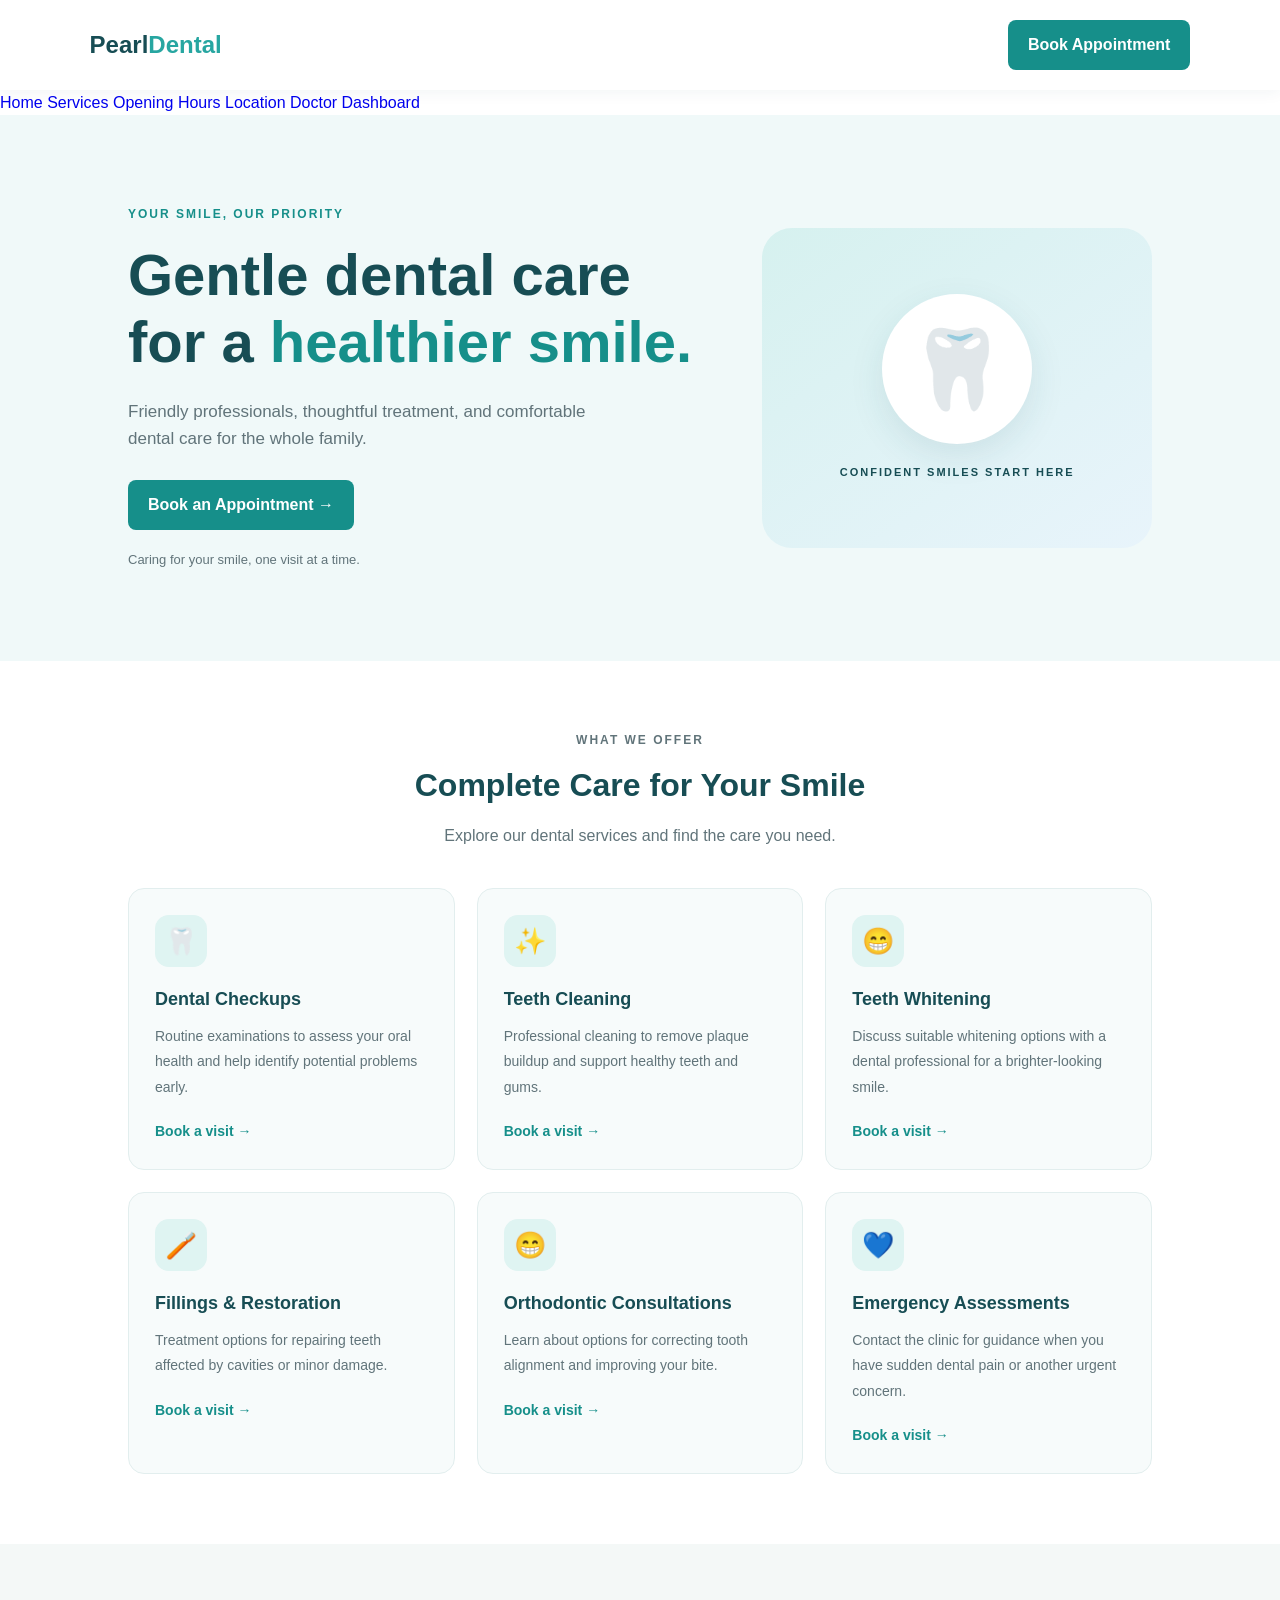
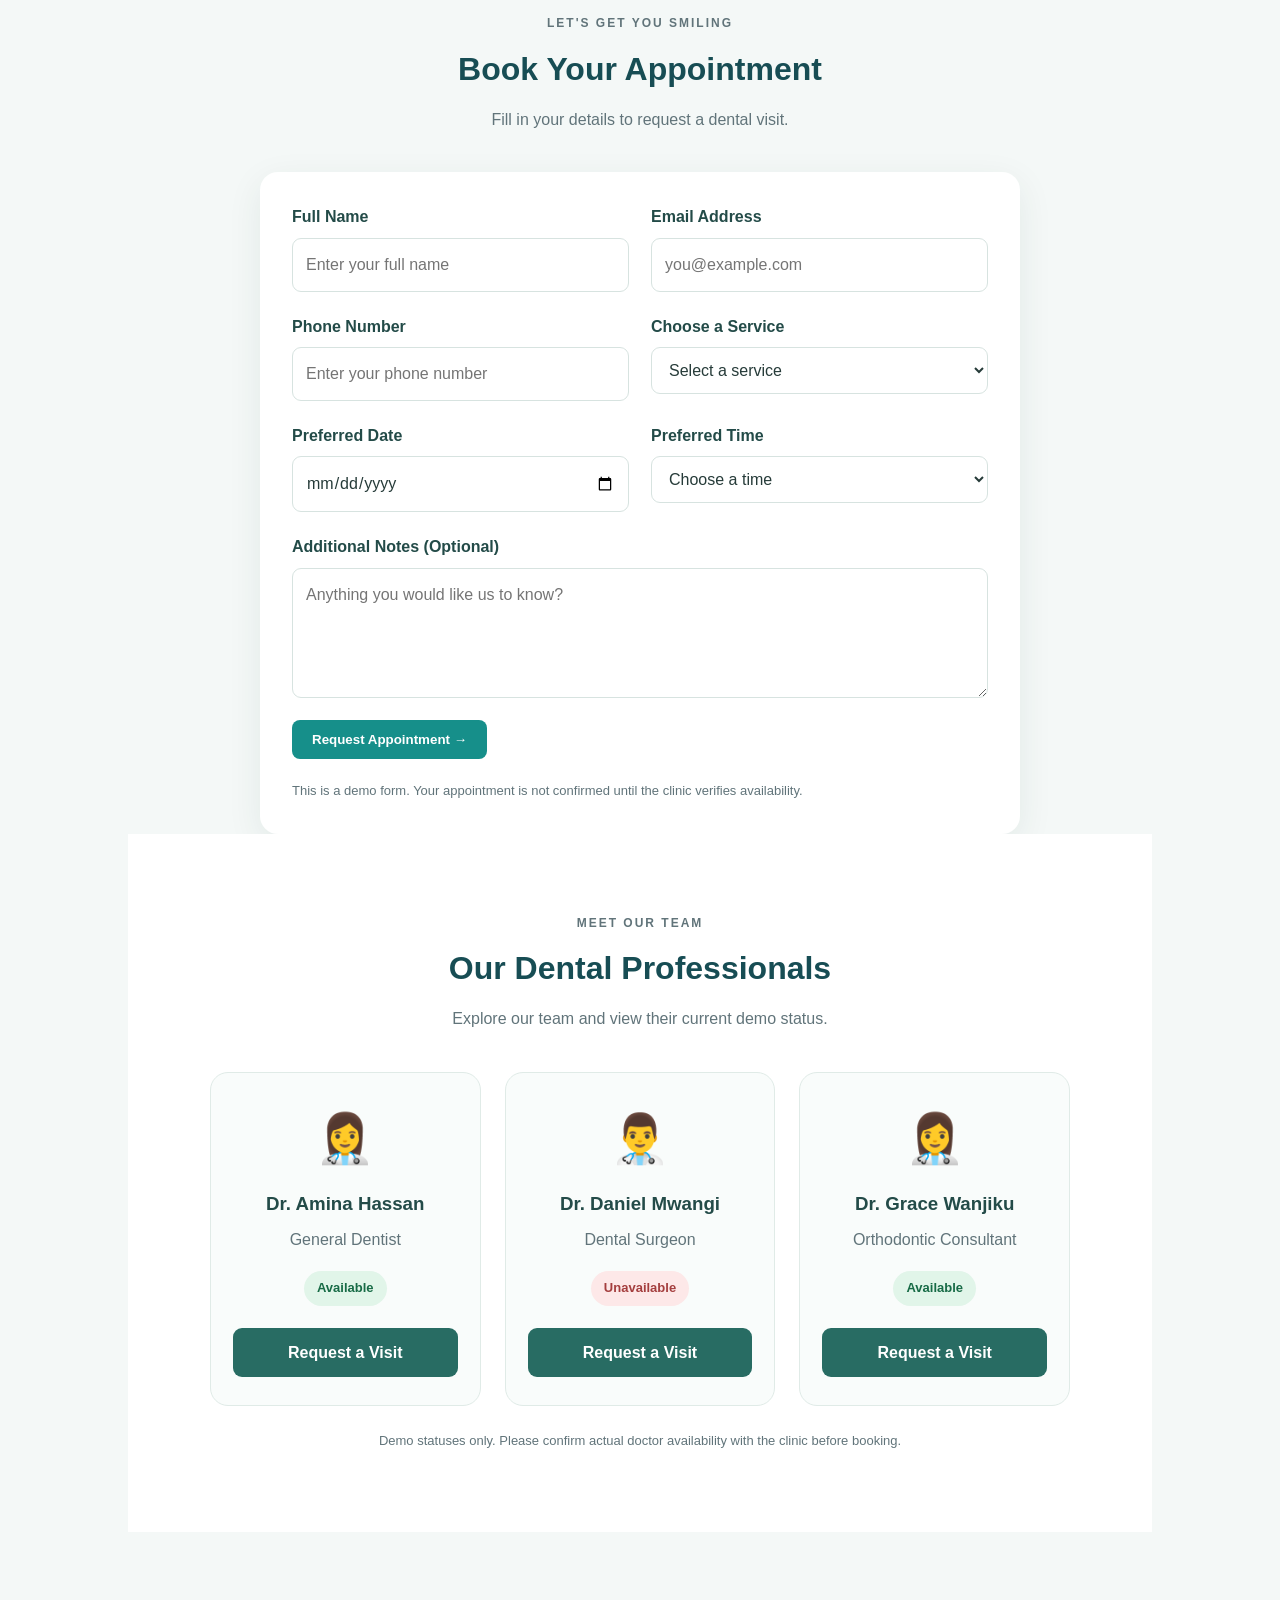
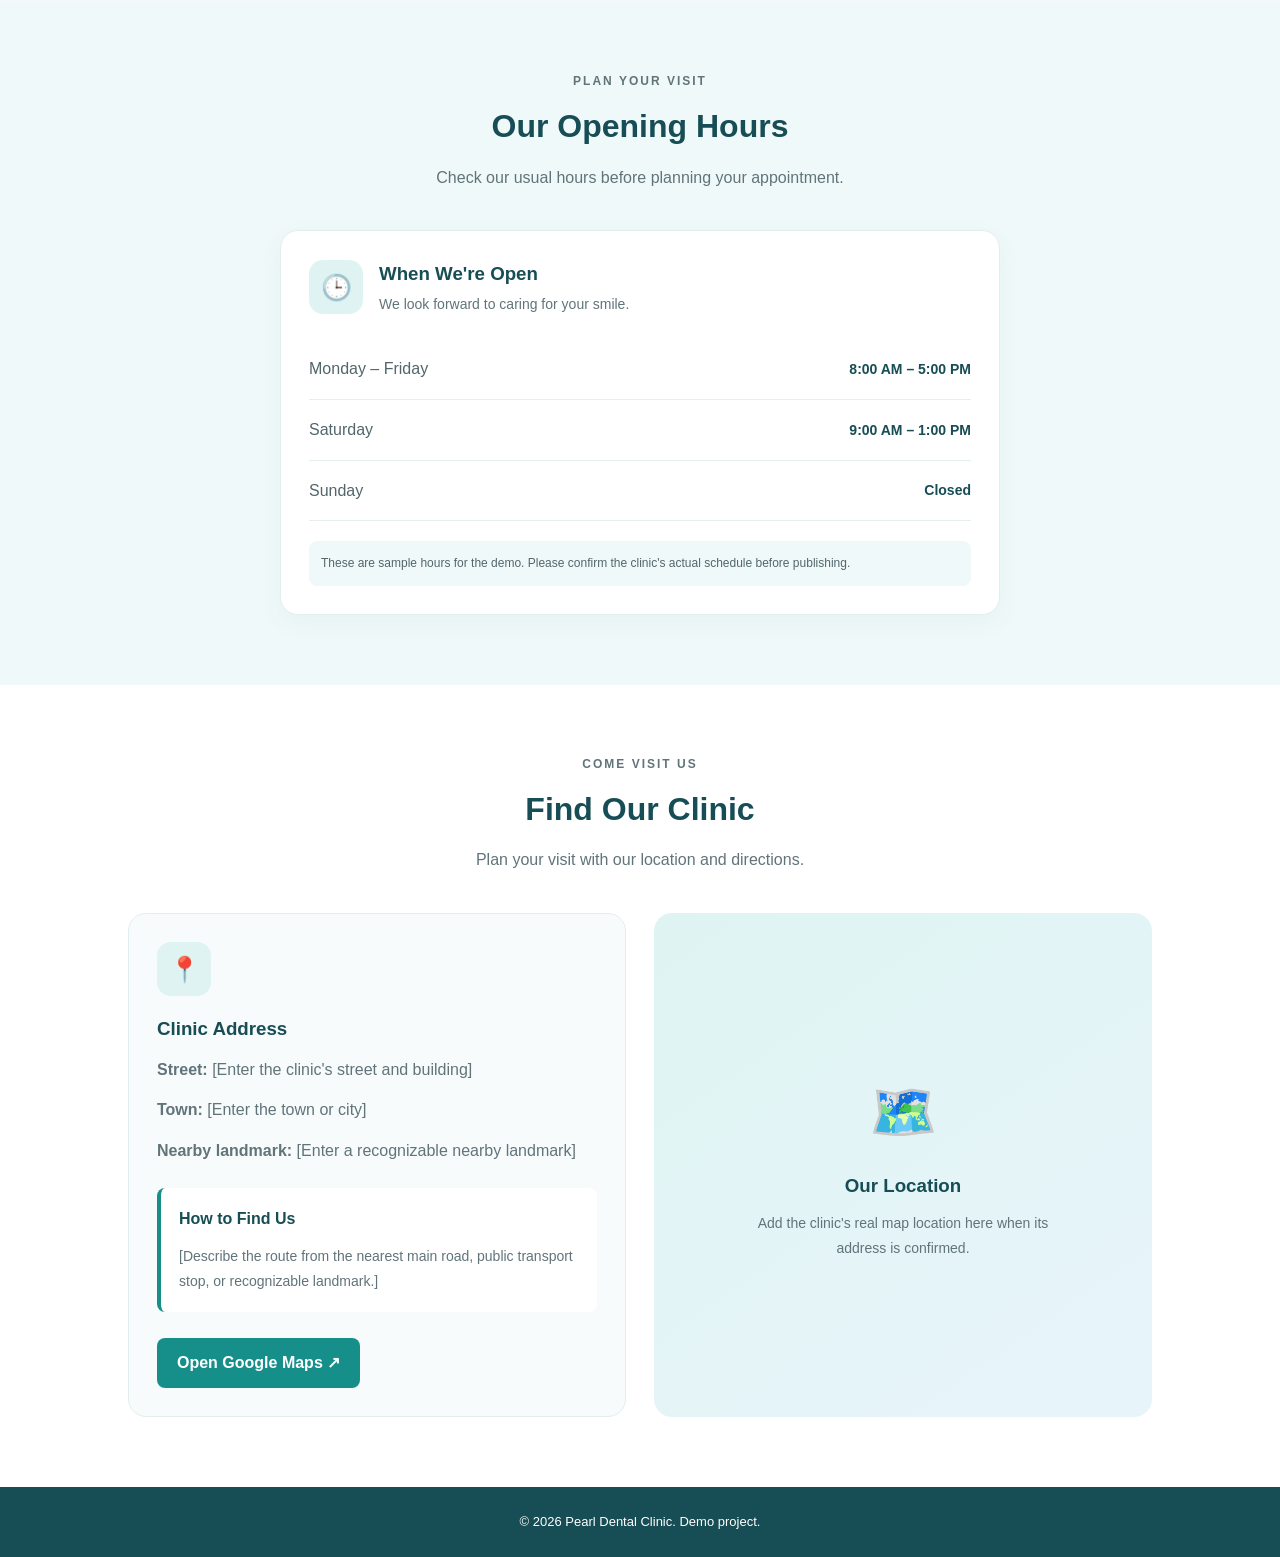
==== index.html @ e9eb804f "Add files via upload" ====
<!DOCTYPE html>
<html lang="en">
<head>
    <meta charset="UTF-8">
    <meta name="viewport" content="width=device-width, initial-scale=1.0">
    <title>Pearl Dental Clinic</title>
    <link rel="stylesheet" href="style.css">
</head>
<body>

    <header class="navbar">
        <a href="#" class="logo">Pearl<span>Dental</span></a>

       

        <a href="#appointment" class="nav-button">Book Appointment</a>
    </header>

    <main>
<nav>
    <a href="#home">Home</a>
    <a href="#services">Services</a>
    <a href="#hours">Opening Hours</a>
    <a href="#location">Location</a>
    <a href="doctor-dashboard.html">Doctor Dashboard</a>
</nav>

        <section class="hero" id="home">
            <div class="hero-content">
                <p class="eyebrow">YOUR SMILE, OUR PRIORITY</p>

                <h1>Gentle dental care for a <span>healthier smile.</span></h1>

                <p class="hero-description">
                    Friendly professionals, thoughtful treatment,
                    and comfortable dental care for the whole family.
                </p>

                <a href="#appointment" class="primary-button">
                    Book an Appointment →
                </a>

                <p class="hero-note">
                    Caring for your smile, one visit at a time.
                </p>
            </div>

            <div class="hero-visual">
                <div class="tooth-icon">🦷</div>
                <p>CONFIDENT SMILES START HERE</p>
            </div>
        </section>

        
<section id="services" class="services-section">
    <div class="section-heading">
        <p class="eyebrow">WHAT WE OFFER</p>
        <h2>Complete Care for Your Smile</h2>
        <p>Explore our dental services and find the care you need.</p>
    </div>

    <div class="services-grid">

        <article class="service-card">
            <div class="service-icon">🦷</div>
            <h3>Dental Checkups</h3>
            <p>
                Routine examinations to assess your oral health
                and help identify potential problems early.
            </p>
            <a href="#appointment">Book a visit →</a>
        </article>

        <article class="service-card">
            <div class="service-icon">✨</div>
            <h3>Teeth Cleaning</h3>
            <p>
                Professional cleaning to remove plaque buildup
                and support healthy teeth and gums.
            </p>
            <a href="#appointment">Book a visit →</a>
        </article>

        <article class="service-card">
            <div class="service-icon">😁</div>
            <h3>Teeth Whitening</h3>
            <p>
                Discuss suitable whitening options with a dental
                professional for a brighter-looking smile.
            </p>
            <a href="#appointment">Book a visit →</a>
        </article>

        <article class="service-card">
            <div class="service-icon">🪥</div>
            <h3>Fillings & Restoration</h3>
            <p>
                Treatment options for repairing teeth affected
                by cavities or minor damage.
            </p>
            <a href="#appointment">Book a visit →</a>
        </article>

        <article class="service-card">
            <div class="service-icon">😁</div>
            <h3>Orthodontic Consultations</h3>
            <p>
                Learn about options for correcting tooth alignment
                and improving your bite.
            </p>
            <a href="#appointment">Book a visit →</a>
        </article>

        <article class="service-card">
            <div class="service-icon">💙</div>
            <h3>Emergency Assessments</h3>
            <p>
                Contact the clinic for guidance when you have
                sudden dental pain or another urgent concern.
            </p>
            <a href="#appointment">Book a visit →</a>
        </article>

    </div>
</section>


        
<section id="appointment" class="appointment-section">
    <div class="section-heading">
        <p class="eyebrow">LET'S GET YOU SMILING</p>
        <h2>Book Your Appointment</h2>
        <p>Fill in your details to request a dental visit.</p>
    </div>

    <form class="appointment-form" id="appointment-form">
        <div class="form-group">
            <label for="patient-name">Full Name</label>
            <input
                type="text"
                id="patient-name"
                name="patient-name"
                placeholder="Enter your full name"
                required
            >
        </div>

        <div class="form-group">
            <label for="patient-email">Email Address</label>
            <input
                type="email"
                id="patient-email"
                name="patient-email"
                placeholder="you@example.com"
                required
            >
        </div>

        <div class="form-group">
            <label for="patient-phone">Phone Number</label>
            <input
                type="tel"
                id="patient-phone"
                name="patient-phone"
                placeholder="Enter your phone number"
                required
            >
        </div>

        <div class="form-group">
            <label for="dental-service">Choose a Service</label>
            <select id="dental-service" name="dental-service" required>
                <option value="">Select a service</option>
                <option value="checkup">Dental Checkup</option>
                <option value="cleaning">Teeth Cleaning</option>
                <option value="whitening">Teeth Whitening</option>
                <option value="restoration">Fillings & Restoration</option>
                <option value="orthodontics">Orthodontic Consultation</option>
                <option value="emergency">Emergency Assessment</option>
            </select>
        </div>

        <div class="form-group">
            <label for="appointment-date">Preferred Date</label>
            <input
                type="date"
                id="appointment-date"
                name="appointment-date"
                required
            >
        </div>

        <div class="form-group">
            <label for="appointment-time">Preferred Time</label>
            <select id="appointment-time" name="appointment-time" required>
                <option value="">Choose a time</option>
                <option value="09:00">9:00 AM</option>
                <option value="10:00">10:00 AM</option>
                <option value="11:00">11:00 AM</option>
                <option value="12:00">12:00 PM</option>
                <option value="14:00">2:00 PM</option>
                <option value="15:00">3:00 PM</option>
            </select>
        </div>

        <div class="form-group full-width">
            <label for="appointment-notes">Additional Notes (Optional)</label>
            <textarea
                id="appointment-notes"
                name="appointment-notes"
                rows="4"
                placeholder="Anything you would like us to know?"
            ></textarea>
        </div>

        <button type="submit" class="primary-button">
            Request Appointment →
        </button>

        <p class="form-note">
            This is a demo form. Your appointment is not confirmed until
            the clinic verifies availability.
        </p>
    </form>
    
<section id="doctors" class="doctors-section">
    <div class="section-heading">
        <p class="eyebrow">MEET OUR TEAM</p>
        <h2>Our Dental Professionals</h2>
        <p>Explore our team and view their current demo status.</p>
    </div>

    <div class="doctors-grid">
        <article class="doctor-card">
            <div class="doctor-avatar">👩‍⚕️</div>
            <h3>Dr. Amina Hassan</h3>
            <p class="doctor-specialty">General Dentist</p>
            
<button
    type="button"
    id="amina-status"
    class="availability available"
>
    Available
</button>

            <a href="#appointment" class="doctor-button">
                Request a Visit
            </a>
        </article>

        <article class="doctor-card">
            <div class="doctor-avatar">👨‍⚕️</div>
            <h3>Dr. Daniel Mwangi</h3>
            <p class="doctor-specialty">Dental Surgeon</p>
          
<button
    type="button"
    id="daniel-status"
    class="availability unavailable"
>
    Unavailable
</button>

            <a href="#appointment" class="doctor-button">
                Request a Visit
            </a>
        </article>

        <article class="doctor-card">
            <div class="doctor-avatar">👩‍⚕️</div>
            <h3>Dr. Grace Wanjiku</h3>
            <p class="doctor-specialty">Orthodontic Consultant</p>
           <button type="button"
    class="availability available"
    onclick="toggleAvailability(this)">
    Available
</button>
            <a href="#appointment" class="doctor-button">
                Request a Visit
            </a>
        </article>
    </div>

    <p class="availability-note">
        Demo statuses only. Please confirm actual doctor availability
        with the clinic before booking.
    </p>
</section>

</section>


        
<section id="hours" class="hours-section">
    <div class="section-heading">
        <p class="eyebrow">PLAN YOUR VISIT</p>
        <h2>Our Opening Hours</h2>
        <p>Check our usual hours before planning your appointment.</p>
    </div>

    <div class="hours-card">
        <div class="hours-intro">
            <span class="hours-icon">🕒</span>
            <div>
                <h3>When We're Open</h3>
                <p>We look forward to caring for your smile.</p>
            </div>
        </div>

        <div class="hours-row">
            <span>Monday – Friday</span>
            <strong>8:00 AM – 5:00 PM</strong>
        </div>

        <div class="hours-row">
            <span>Saturday</span>
            <strong>9:00 AM – 1:00 PM</strong>
        </div>

        <div class="hours-row">
            <span>Sunday</span>
            <strong>Closed</strong>
        </div>

        <div class="hours-note">
            These are sample hours for the demo. Please confirm
            the clinic's actual schedule before publishing.
        </div>
    </div>
</section>


       
<section id="location" class="location-section">
    <div class="section-heading">
        <p class="eyebrow">COME VISIT US</p>
        <h2>Find Our Clinic</h2>
        <p>Plan your visit with our location and directions.</p>
    </div>

    <div class="location-layout">

        <div class="location-card">
            <div class="location-icon">📍</div>
            <h3>Clinic Address</h3>
            <p>
                <strong>Street:</strong>
                [Enter the clinic's street and building]
            </p>
            <p>
                <strong>Town:</strong>
                [Enter the town or city]
            </p>
            <p>
                <strong>Nearby landmark:</strong>
                [Enter a recognizable nearby landmark]
            </p>

            <div class="directions-box">
                <h4>How to Find Us</h4>
                <p>
                    [Describe the route from the nearest main road,
                    public transport stop, or recognizable landmark.]
                </p>
            </div>

            <a
                class="primary-button map-button"
                href="https://www.google.com/maps"
                target="_blank"
                rel="noopener noreferrer"
            >
                Open Google Maps ↗
            </a>
        </div>

        <div class="map-placeholder">
            <span>🗺️</span>
            <h3>Our Location</h3>
            <p>
                Add the clinic's real map location here
                when its address is confirmed.
            </p>
        </div>

    </div>
</section>

    </main>

    <footer>
        <p>© 2026 Pearl Dental Clinic. Demo project.</p>
    </footer>

    <script src="script.js"></script>
---- style.css ----
/* 1. BASIC PAGE STYLING */
* {
    margin: 0;
    padding: 0;
    box-sizing: border-box;
}

html {
    scroll-behavior: smooth;
}

body {
    font-family: Arial, sans-serif;
    color: #263b42;
    background: #ffffff;
    line-height: 1.6;
}

a {
    text-decoration: none;
}

/* 2. NAVIGATION BAR */
.navbar {
    display: flex;
    align-items: center;
    justify-content: space-between;
    gap: 24px;
    padding: 20px 7%;
    background: #ffffff;
    box-shadow: 0 2px 15px rgba(30, 70, 80, 0.06);
}

.logo {
    color: #174d54;
    font-size: 24px;
    font-weight: 800;
    white-space: nowrap;
}

.logo span {
    color: #27a6a1;
}

.navbar nav {
    display: flex;
    gap: 22px;
}

.navbar nav a {
    color: #52666c;
    font-size: 14px;
    transition: color 0.3s ease;
}

.navbar nav a:hover {
    color: #169c96;
}

.nav-button,
.primary-button {
    display: inline-block;
    background: #168f8a;
    color: white;
    padding: 12px 20px;
    border-radius: 8px;
    font-weight: 700;
    transition: background 0.3s ease,
                transform 0.3s ease;
}

.nav-button:hover,
.primary-button:hover {
    background: #116e6a;
    transform: translateY(-2px);
}

/* 3. WELCOME SECTION */
.hero {
    display: grid;
    grid-template-columns: 1.2fr 0.8fr;
    align-items: center;
    gap: 50px;
    padding: 90px 10%;
    background: #f0f9f9;
}

.hero-content {
    max-width: 600px;
}

.eyebrow {
    color: #168f8a;
    font-size: 12px;
    font-weight: 800;
    letter-spacing: 2px;
    margin-bottom: 18px;
}

.hero h1 {
    color: #174d54;
    font-size: clamp(36px, 5vw, 58px);
    line-height: 1.15;
    margin-bottom: 22px;
}

.hero h1 span {
    color: #168f8a;
}

.hero-description {
    color: #61747a;
    font-size: 17px;
    max-width: 480px;
    margin-bottom: 28px;
}

.hero-note {
    color: #61747a;
    font-size: 13px;
    margin-top: 20px;
}

/* 4. DECORATIVE HERO PANEL */
.hero-visual {
    min-height: 320px;
    display: flex;
    flex-direction: column;
    align-items: center;
    justify-content: center;
    gap: 20px;
    padding: 30px;
    background: linear-gradient(145deg, #d6f1ef, #e8f4fb);
    border-radius: 30px;
    text-align: center;
}

.tooth-icon {
    width: 150px;
    height: 150px;
    display: flex;
    align-items: center;
    justify-content: center;
    background: #ffffff;
    border-radius: 50%;
    font-size: 78px;
    box-shadow: 0 12px 35px rgba(30, 90, 100, 0.1);
}

.hero-visual p {
    color: #174d54;
    font-size: 11px;
    font-weight: 800;
    letter-spacing: 2px;
}

/* 5. PLACEHOLDER SECTIONS */
main > section:not(.hero) {
    padding: 70px 10%;
    scroll-margin-top: 20px;
}

main > section:not(.hero) h2 {
    color: #174d54;
    font-size: 32px;
    margin-bottom: 12px;
}

main > section:not(.hero) p {
    color: #61747a;
}

/* 6. FOOTER */
footer {
    padding: 25px;
    text-align: center;
    background: #174d54;
    color: #ffffff;
    font-size: 13px;
}

/* 7. MOBILE RESPONSIVENESS */
@media (max-width: 900px) {
    .navbar {
        flex-wrap: wrap;
        padding: 18px 5%;
    }

    .navbar nav {
        order: 3;
        width: 100%;
        justify-content: center;
        flex-wrap: wrap;
        gap: 14px;
    }

    .hero {
        grid-template-columns: 1fr;
        padding: 60px 7%;
        gap: 35px;
    }

    .hero-visual {
        min-height: 250px;
    }

    main > section:not(.hero) {
        padding: 55px 7%;
    }
}

@media (max-width: 480px) {
    .logo {
        font-size: 21px;
    }

    .nav-button {
        padding: 10px 12px;
        font-size: 12px;
    }

    .hero h1 {
        font-size: 38px;
    }

    .hero-description {
        font-size: 15px;
    }

    .tooth-icon {
        width: 120px;
        height: 120px;
        font-size: 62px;
    }
}

/* SERVICES SECTION */
.services-section {
    background: #ffffff;
}

.section-heading {
    max-width: 650px;
    margin: 0 auto 40px;
    text-align: center;
}

.section-heading .eyebrow {
    margin-bottom: 10px;
}

.section-heading h2 {
    font-size: clamp(28px, 4vw, 38px);
}

.section-heading > p:last-child {
    margin-top: 12px;
}

.services-grid {
    display: grid;
    grid-template-columns: repeat(3, minmax(0, 1fr));
    gap: 22px;
}

.service-card {
    padding: 26px;
    background: #f7fbfb;
    border: 1px solid #e2eeee;
    border-radius: 16px;
    transition: transform 0.3s ease,
                box-shadow 0.3s ease,
                border-color 0.3s ease;
}

.service-card:hover {
    transform: translateY(-5px);
    box-shadow: 0 12px 28px rgba(30, 90, 100, 0.1);
    border-color: #a8dcd8;
}

.service-icon {
    display: flex;
    align-items: center;
    justify-content: center;
    width: 52px;
    height: 52px;
    margin-bottom: 18px;
    background: #dff4f2;
    border-radius: 14px;
    font-size: 26px;
}

.service-card h3 {
    margin-bottom: 10px;
    color: #174d54;
    font-size: 18px;
}

.service-card p {
    margin-bottom: 18px;
    font-size: 14px;
    line-height: 1.8;
}

.service-card a {
    color: #168f8a;
    font-weight: 700;
    font-size: 14px;
}

.service-card a:hover {
    color: #116e6a;
}

@media (max-width: 900px) {
    .services-grid {
        grid-template-columns: repeat(2, minmax(0, 1fr));
    }
}

@media (max-width: 560px) {
    .services-grid {
        grid-template-columns: 1fr;
    }

    .service-card {
        padding: 22px;
    }
}

/* OPENING HOURS */
.hours-section {
    background: #f0f9f9;
}

.hours-card {
    max-width: 720px;
    margin: 0 auto;
    padding: 28px;
    background: #ffffff;
    border: 1px solid #e2eeee;
    border-radius: 18px;
    box-shadow: 0 8px 25px rgba(30, 90, 100, 0.05);
}

.hours-intro {
    display: flex;
    align-items: center;
    gap: 16px;
    margin-bottom: 24px;
}

.hours-icon {
    display: flex;
    align-items: center;
    justify-content: center;
    width: 54px;
    height: 54px;
    flex-shrink: 0;
    border-radius: 14px;
    background: #dff4f2;
    font-size: 25px;
}

.hours-intro h3 {
    color: #174d54;
    margin-bottom: 4px;
}

.hours-intro p {
    font-size: 14px;
}

.hours-row {
    display: flex;
    justify-content: space-between;
    align-items: center;
    gap: 16px;
    padding: 17px 0;
    border-bottom: 1px solid #e7eeee;
}

.hours-row span {
    color: #52666c;
}

.hours-row strong {
    color: #174d54;
    text-align: right;
    font-size: 14px;
}

.hours-note {
    margin-top: 20px;
    padding: 12px;
    border-radius: 8px;
    background: #f0f9f9;
    color: #52666c;
    font-size: 12px;
    line-height: 1.7;
}

@media (max-width: 480px) {
    .hours-card {
        padding: 20px;
    }

    .hours-row {
        align-items: flex-start;
        flex-direction: column;
        gap: 4px;
    }

    .hours-row strong {
        text-align: left;
    }
}

/* LOCATION SECTION */
.location-section {
    background: #ffffff;
}

.location-layout {
    display: grid;
    grid-template-columns: 1fr 1fr;
    gap: 28px;
    max-width: 1050px;
    margin: 0 auto;
}

.location-card {
    padding: 28px;
    border: 1px solid #e2eeee;
    border-radius: 18px;
    background: #f7fbfb;
}

.location-icon {
    display: flex;
    align-items: center;
    justify-content: center;
    width: 54px;
    height: 54px;
    margin-bottom: 18px;
    background: #dff4f2;
    border-radius: 14px;
    font-size: 25px;
}

.location-card h3,
.directions-box h4 {
    color: #174d54;
    margin-bottom: 12px;
}

.location-card > p {
    margin-bottom: 12px;
    line-height: 1.8;
    overflow-wrap: anywhere;
}

.directions-box {
    margin: 22px 0;
    padding: 18px;
    background: #ffffff;
    border-left: 4px solid #168f8a;
    border-radius: 8px;
}

.directions-box p {
    font-size: 14px;
    line-height: 1.8;
}

.map-button {
    margin-top: 4px;
}

.map-placeholder {
    display: flex;
    flex-direction: column;
    align-items: center;
    justify-content: center;
    min-height: 350px;
    padding: 28px;
    border-radius: 18px;
    background: linear-gradient(145deg, #dff4f2, #e8f4fb);
    text-align: center;
}

.map-placeholder > span {
    font-size: 55px;
    margin-bottom: 15px;
}

.map-placeholder h3 {
    color: #174d54;
    margin-bottom: 10px;
}

.map-placeholder p {
    max-width: 300px;
    font-size: 14px;
    line-height: 1.8;
}

@media (max-width: 700px) {
    .location-layout {
        grid-template-columns: 1fr;
    }

    .map-placeholder {
        min-height: 250px;
    }

    .location-card {
        padding: 22px;
    }
}

/* Appointment booking form */
.appointment-section {
    padding: 80px 8%;
    background: #f4f8f7;
}

.appointment-form {
    max-width: 760px;
    margin: 35px auto 0;
    padding: 32px;
    display: grid;
    grid-template-columns: 1fr 1fr;
    gap: 22px;
    background: #ffffff;
    border-radius: 18px;
    box-shadow: 0 10px 35px rgba(20, 60, 55, 0.08);
}

.form-group {
    display: flex;
    flex-direction: column;
    gap: 8px;
}

.form-group label {
    font-weight: 600;
    color: #234b48;
}

.form-group input,
.form-group select,
.form-group textarea {
    width: 100%;
    padding: 13px;
    border: 1px solid #d7e3e0;
    border-radius: 9px;
    background: #ffffff;
    font: inherit;
    color: #263b39;
}

.form-group input:focus,
.form-group select:focus,
.form-group textarea:focus {
    outline: 2px solid #8fc9bd;
    border-color: #438f81;
}

.full-width {
    grid-column: 1 / -1;
}

.appointment-form button {
    border: none;
    cursor: pointer;
    justify-self: start;
}

.form-note {
    grid-column: 1 / -1;
    margin: 0;
    color: #637572;
    font-size: 13px;
    line-height: 1.6;
}

@media (max-width: 600px) {
    .appointment-form {
        grid-template-columns: 1fr;
        padding: 22px;
    }

    .full-width,
    .form-note {
        grid-column: auto;
    }

    .appointment-form button {
        width: 100%;
        text-align: center;
    }
}

/* Doctor availability section */
.doctors-section {
    padding: 80px 8%;
    background: #ffffff;
}

.doctors-grid {
    display: grid;
    grid-template-columns: repeat(3, minmax(0, 1fr));
    gap: 24px;
    margin-top: 35px;
}

.doctor-card {
    padding: 28px 22px;
    text-align: center;
    border: 1px solid #e0ebe7;
    border-radius: 18px;
    background: #f9fcfb;
    transition: transform 0.2s, box-shadow 0.2s;
}

.doctor-card:hover {
    transform: translateY(-5px);
    box-shadow: 0 10px 25px rgba(20, 60, 55, 0.08);
}

.doctor-avatar {
    font-size: 48px;
    margin-bottom: 12px;
}

.doctor-card h3 {
    color: #234b48;
    margin-bottom: 8px;
}

.doctor-specialty {
    color: #637572;
    margin-bottom: 18px;
}

.availability {
    display: inline-block;
    padding: 7px 13px;
    border-radius: 20px;
    font-size: 13px;
    font-weight: 600;
}

.availability.available {
    color: #176b46;
    background: #e1f5e9;
}

.availability.unavailable {
    color: #a43e3e;
    background: #fde8e8;
}

.doctor-button {
    display: block;
    margin-top: 22px;
    padding: 12px;
    border-radius: 9px;
    background: #286c63;
    color: #ffffff;
    text-decoration: none;
    font-weight: 600;
}

.doctor-button:hover {
    background: #1d514b;
}

.availability-note {
    margin-top: 25px;
    text-align: center;
    color: #637572;
    font-size: 13px;
    line-height: 1.6;
}

@media (max-width: 800px) {
    .doctors-grid {
        grid-template-columns: repeat(2, minmax(0, 1fr));
    }
}

@media (max-width: 550px) {
    .doctors-grid {
        grid-template-columns: 1fr;
    }
}

.availability {
    border: none;
    cursor: pointer;
    font: inherit;
    font-size: 13px;
    font-weight: 600;
}

.availability:focus-visible {
    outline: 2px solid #286c63;
    outline-offset: 3px;
}

/* Doctor dashboard */
.dashboard-section {
    min-height: 75vh;
    padding: 65px 8%;
    background: #f4f8f7;
}

.dashboard-heading {
    max-width: 760px;
    margin: 0 auto 30px;
}

.dashboard-heading h1 {
    margin-bottom: 12px;
    color: #234b48;
}

.dashboard-heading > p:last-child {
    color: #637572;
    line-height: 1.6;
}

.dashboard-label {
    color: #286c63;
    font-size: 13px;
    font-weight: 600;
}

.dashboard-card {
    max-width: 760px;
    margin: 0 auto;
    padding: 30px;
    border: 1px solid #e0ebe7;
    border-radius: 18px;
    background: #ffffff;
    box-shadow: 0 10px 30px rgba(20, 60, 55, 0.06);
}

.dashboard-profile {
    display: flex;
    align-items: center;
    gap: 18px;
    padding-bottom: 25px;
    border-bottom: 1px solid #e0ebe7;
}

.dashboard-profile h2 {
    color: #234b48;
    margin-bottom: 6px;
}

.dashboard-profile p {
    color: #637572;
}

.dashboard-status {
    display: flex;
    justify-content: space-between;
    align-items: center;
    gap: 15px;
    padding: 22px 0;
}

.dashboard-schedule h3 {
    margin-bottom: 15px;
    color: #234b48;
}

.schedule-row {
    display: flex;
    justify-content: space-between;
    gap: 15px;
    padding: 15px 0;
    border-bottom: 1px solid #e8efed;
    color: #526663;
}

.schedule-row strong {
    color: #234b48;
    text-align: right;
}

.dashboard-card .form-note {
    margin-top: 22px;
}

@media (max-width: 600px) {
    .dashboard-card {
        padding: 22px;
    }

    .dashboard-status,
    .schedule-row {
        align-items: flex-start;
        flex-direction: column;
    }

    .schedule-row strong {
        text-align: left;
    }
}

/* Doctor availability controls */
.dashboard-status {
    display: flex;
    justify-content: space-between;
    align-items: center;
    gap: 15px;
    padding: 22px 0;
    border-bottom: 1px solid #e8efed;
    color: #234b48;
}

#toggle-doctor-status,
#toggle-daniel-status {
    margin-bottom: 18px;
    border: none;
    cursor: pointer;
    font: inherit;
    font-weight: 600;
}

#toggle-doctor-status:hover,
#toggle-daniel-status:hover {
    filter: brightness(0.92);
}

.dashboard-status .availability {
    flex-shrink: 0;
}

@media (max-width: 600px) {
    .dashboard-status {
        align-items: flex-start;
        flex-direction: column;
    }
}
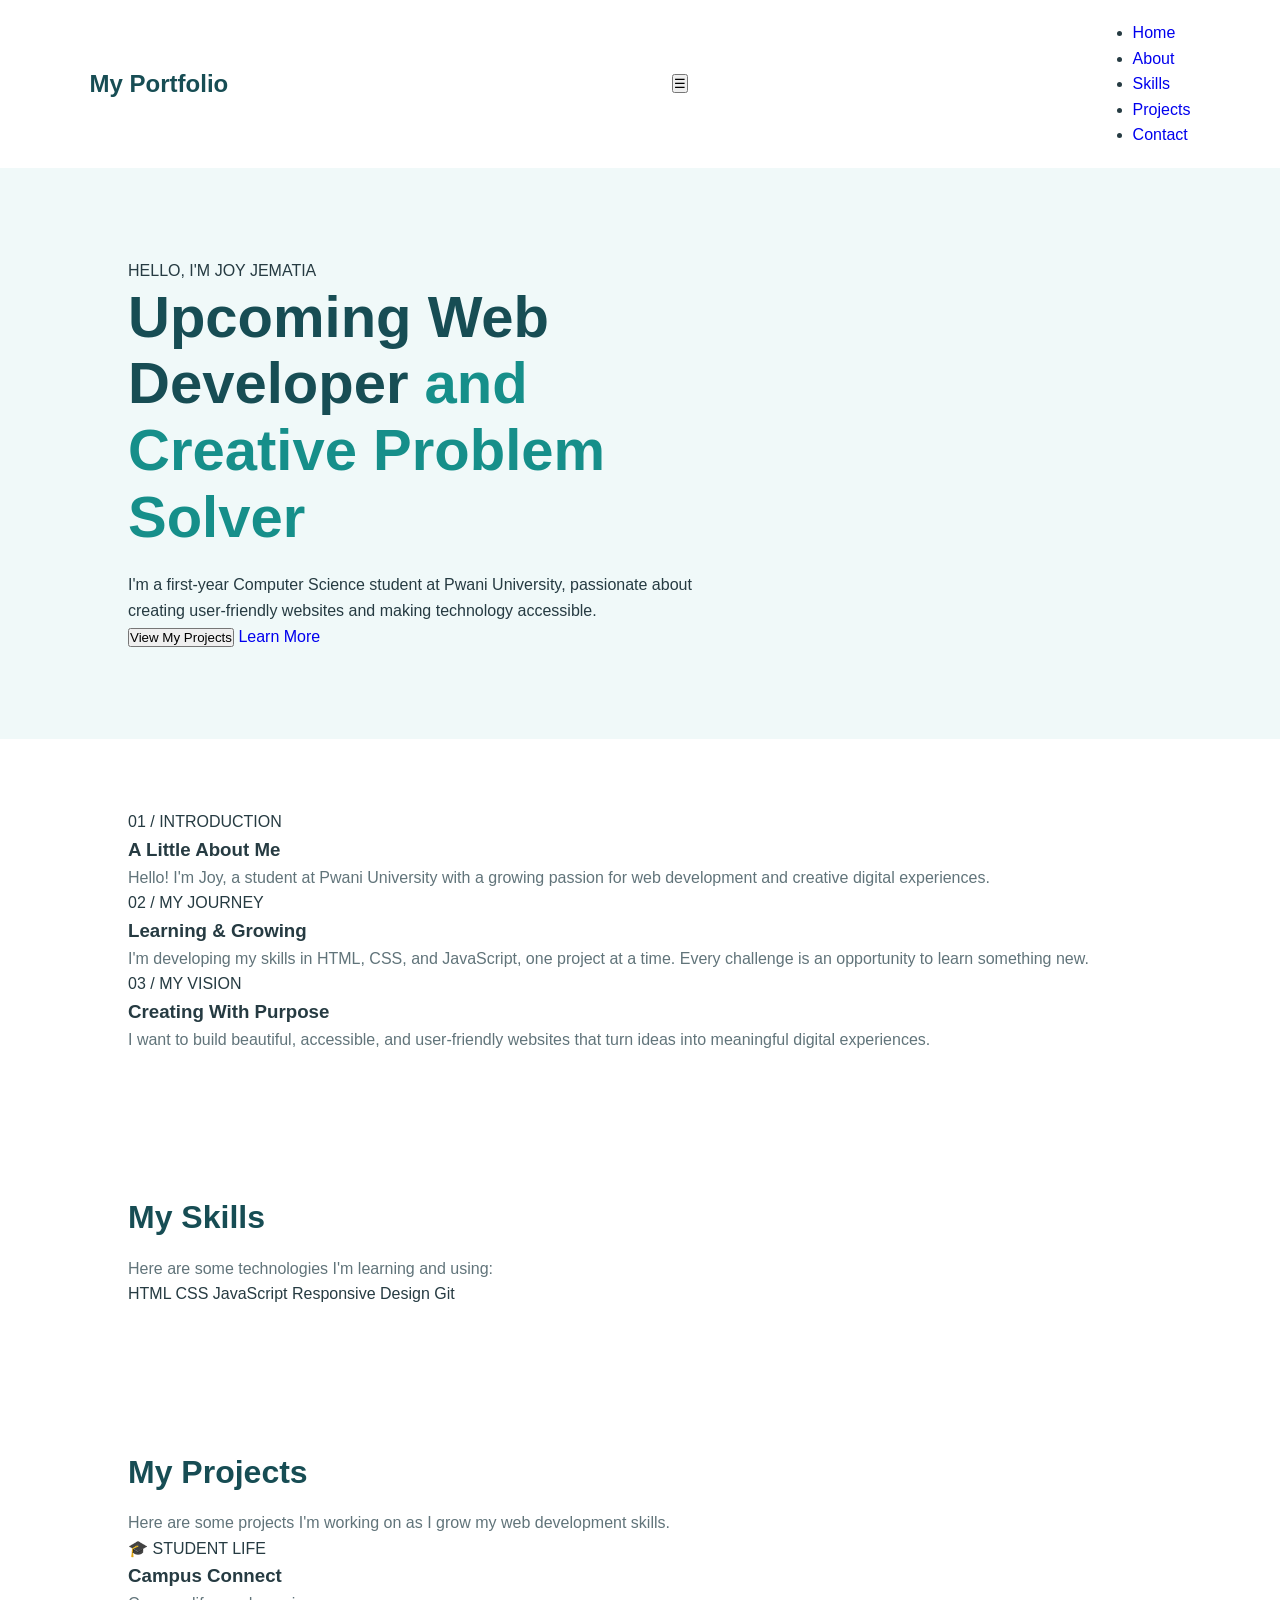
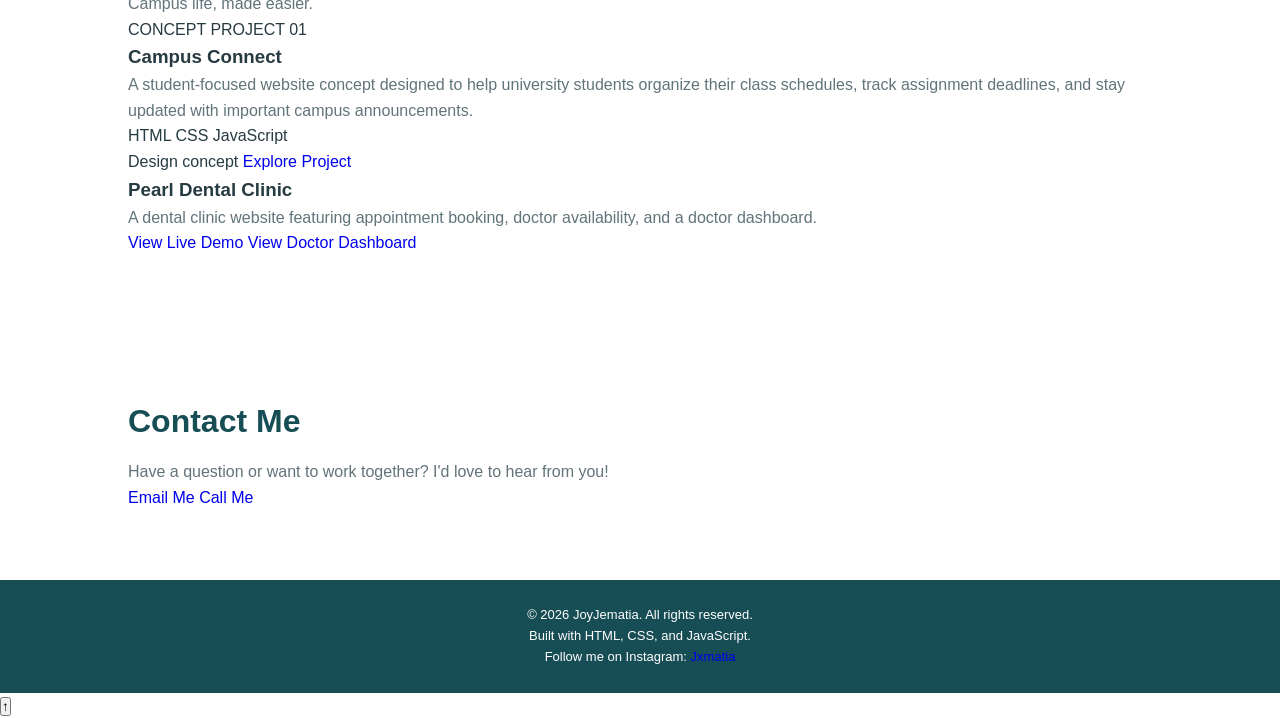
==== commit 95bce60b: "Update index.html" ====
--- a/index.html
+++ b/index.html
@@ -1,398 +1,298 @@
-
 <!DOCTYPE html>
 <html lang="en">
 <head>
     <meta charset="UTF-8">
     <meta name="viewport" content="width=device-width, initial-scale=1.0">
-    <title>Pearl Dental Clinic</title>
+    <title>Joy Jematia</title>
     <link rel="stylesheet" href="style.css">
 </head>
 <body>
-
-    <header class="navbar">
-        <a href="#" class="logo">Pearl<span>Dental</span></a>
-
-       
-
-        <a href="#appointment" class="nav-button">Book Appointment</a>
-    </header>
-
-    <main>
-<nav>
-    <a href="#home">Home</a>
-    <a href="#services">Services</a>
-    <a href="#hours">Opening Hours</a>
-    <a href="#location">Location</a>
-    <a href="doctor-dashboard.html">Doctor Dashboard</a>
+    
+<nav class="navbar">
+    <a href="#home" class="logo">My Portfolio</a>
+
+<button
+    class="menu-toggle"
+    id="menu-toggle"
+    type="button"
+    aria-label="Open navigation menu"
+    aria-expanded="false"
+    aria-controls="nav-links"
+>
+    ☰
+</button>
+
+    <ul class="nav-links" id="nav-links">
+        <li><a href="#home">Home</a></li>
+        <li><a href="#about">About</a></li>
+        <li><a href="#skills">Skills</a></li>
+        <li><a href="#projects">Projects</a></li>
+        <li><a href="#contact">Contact</a></li>
+    </ul>
 </nav>
 
-        <section class="hero" id="home">
-            <div class="hero-content">
-                <p class="eyebrow">YOUR SMILE, OUR PRIORITY</p>
-
-                <h1>Gentle dental care for a <span>healthier smile.</span></h1>
-
-                <p class="hero-description">
-                    Friendly professionals, thoughtful treatment,
-                    and comfortable dental care for the whole family.
-                </p>
-
-                <a href="#appointment" class="primary-button">
-                    Book an Appointment →
-                </a>
-
-                <p class="hero-note">
-                    Caring for your smile, one visit at a time.
-                </p>
-            </div>
-
-            <div class="hero-visual">
-                <div class="tooth-icon">🦷</div>
-                <p>CONFIDENT SMILES START HERE</p>
-            </div>
-        </section>
-
-        
-<section id="services" class="services-section">
-    <div class="section-heading">
-        <p class="eyebrow">WHAT WE OFFER</p>
-        <h2>Complete Care for Your Smile</h2>
-        <p>Explore our dental services and find the care you need.</p>
-    </div>
-
-    <div class="services-grid">
-
-        <article class="service-card">
-            <div class="service-icon">🦷</div>
-            <h3>Dental Checkups</h3>
-            <p>
-                Routine examinations to assess your oral health
-                and help identify potential problems early.
-            </p>
-            <a href="#appointment">Book a visit →</a>
-        </article>
-
-        <article class="service-card">
-            <div class="service-icon">✨</div>
-            <h3>Teeth Cleaning</h3>
-            <p>
-                Professional cleaning to remove plaque buildup
-                and support healthy teeth and gums.
-            </p>
-            <a href="#appointment">Book a visit →</a>
-        </article>
-
-        <article class="service-card">
-            <div class="service-icon">😁</div>
-            <h3>Teeth Whitening</h3>
-            <p>
-                Discuss suitable whitening options with a dental
-                professional for a brighter-looking smile.
-            </p>
-            <a href="#appointment">Book a visit →</a>
-        </article>
-
-        <article class="service-card">
-            <div class="service-icon">🪥</div>
-            <h3>Fillings & Restoration</h3>
-            <p>
-                Treatment options for repairing teeth affected
-                by cavities or minor damage.
-            </p>
-            <a href="#appointment">Book a visit →</a>
-        </article>
-
-        <article class="service-card">
-            <div class="service-icon">😁</div>
-            <h3>Orthodontic Consultations</h3>
-            <p>
-                Learn about options for correcting tooth alignment
-                and improving your bite.
-            </p>
-            <a href="#appointment">Book a visit →</a>
-        </article>
-
-        <article class="service-card">
-            <div class="service-icon">💙</div>
-            <h3>Emergency Assessments</h3>
-            <p>
-                Contact the clinic for guidance when you have
-                sudden dental pain or another urgent concern.
-            </p>
-            <a href="#appointment">Book a visit →</a>
-        </article>
-
-    </div>
-</section>
-
-
-        
-<section id="appointment" class="appointment-section">
-    <div class="section-heading">
-        <p class="eyebrow">LET'S GET YOU SMILING</p>
-        <h2>Book Your Appointment</h2>
-        <p>Fill in your details to request a dental visit.</p>
-    </div>
-
-    <form class="appointment-form" id="appointment-form">
-        <div class="form-group">
-            <label for="patient-name">Full Name</label>
-            <input
-                type="text"
-                id="patient-name"
-                name="patient-name"
-                placeholder="Enter your full name"
-                required
-            >
-        </div>
-
-        <div class="form-group">
-            <label for="patient-email">Email Address</label>
-            <input
-                type="email"
-                id="patient-email"
-                name="patient-email"
-                placeholder="you@example.com"
-                required
-            >
-        </div>
-
-        <div class="form-group">
-            <label for="patient-phone">Phone Number</label>
-            <input
-                type="tel"
-                id="patient-phone"
-                name="patient-phone"
-                placeholder="Enter your phone number"
-                required
-            >
-        </div>
-
-        <div class="form-group">
-            <label for="dental-service">Choose a Service</label>
-            <select id="dental-service" name="dental-service" required>
-                <option value="">Select a service</option>
-                <option value="checkup">Dental Checkup</option>
-                <option value="cleaning">Teeth Cleaning</option>
-                <option value="whitening">Teeth Whitening</option>
-                <option value="restoration">Fillings & Restoration</option>
-                <option value="orthodontics">Orthodontic Consultation</option>
-                <option value="emergency">Emergency Assessment</option>
-            </select>
-        </div>
-
-        <div class="form-group">
-            <label for="appointment-date">Preferred Date</label>
-            <input
-                type="date"
-                id="appointment-date"
-                name="appointment-date"
-                required
-            >
-        </div>
-
-        <div class="form-group">
-            <label for="appointment-time">Preferred Time</label>
-            <select id="appointment-time" name="appointment-time" required>
-                <option value="">Choose a time</option>
-                <option value="09:00">9:00 AM</option>
-                <option value="10:00">10:00 AM</option>
-                <option value="11:00">11:00 AM</option>
-                <option value="12:00">12:00 PM</option>
-                <option value="14:00">2:00 PM</option>
-                <option value="15:00">3:00 PM</option>
-            </select>
-        </div>
-
-        <div class="form-group full-width">
-            <label for="appointment-notes">Additional Notes (Optional)</label>
-            <textarea
-                id="appointment-notes"
-                name="appointment-notes"
-                rows="4"
-                placeholder="Anything you would like us to know?"
-            ></textarea>
-        </div>
-
-        <button type="submit" class="primary-button">
-            Request Appointment →
-        </button>
-
-        <p class="form-note">
-            This is a demo form. Your appointment is not confirmed until
-            the clinic verifies availability.
-        </p>
-    </form>
-    
-<section id="doctors" class="doctors-section">
-    <div class="section-heading">
-        <p class="eyebrow">MEET OUR TEAM</p>
-        <h2>Our Dental Professionals</h2>
-        <p>Explore our team and view their current demo status.</p>
-    </div>
-
-    <div class="doctors-grid">
-        <article class="doctor-card">
-            <div class="doctor-avatar">👩‍⚕️</div>
-            <h3>Dr. Amina Hassan</h3>
-            <p class="doctor-specialty">General Dentist</p>
-            
-<button
-    type="button"
-    id="amina-status"
-    class="availability available"
->
-    Available
+
+   
+<!-- Hero Section -->
+<header class="hero" id="home">
+    <div class="hero-content">
+
+        <p class="hero-greeting">HELLO, I'M JOY JEMATIA</p>
+
+        <h1>
+            Upcoming Web Developer
+            <span>and Creative Problem Solver</span>
+        </h1>
+
+        <p class="hero-subtitle">
+            I'm a first-year Computer Science student at Pwani University,
+            passionate about creating user-friendly websites
+            and making technology accessible.
+        </p>
+
+        <div class="hero-buttons">
+            <button type="button" class="hero-button" id="projects-button">
+    View My Projects
 </button>
 
-            <a href="#appointment" class="doctor-button">
-                Request a Visit
-            </a>
-        </article>
-
-        <article class="doctor-card">
-            <div class="doctor-avatar">👨‍⚕️</div>
-            <h3>Dr. Daniel Mwangi</h3>
-            <p class="doctor-specialty">Dental Surgeon</p>
-          
-<button
-    type="button"
-    id="daniel-status"
-    class="availability unavailable"
->
-    Unavailable
-</button>
-
-            <a href="#appointment" class="doctor-button">
-                Request a Visit
-            </a>
-        </article>
-
-        <article class="doctor-card">
-            <div class="doctor-avatar">👩‍⚕️</div>
-            <h3>Dr. Grace Wanjiku</h3>
-            <p class="doctor-specialty">Orthodontic Consultant</p>
-           <button type="button"
-    class="availability available"
-    onclick="toggleAvailability(this)">
-    Available
-</button>
-            <a href="#appointment" class="doctor-button">
-                Request a Visit
-            </a>
-        </article>
-    </div>
-
-    <p class="availability-note">
-        Demo statuses only. Please confirm actual doctor availability
-        with the clinic before booking.
-    </p>
-</section>
-
-</section>
-
-
-        
-<section id="hours" class="hours-section">
-    <div class="section-heading">
-        <p class="eyebrow">PLAN YOUR VISIT</p>
-        <h2>Our Opening Hours</h2>
-        <p>Check our usual hours before planning your appointment.</p>
-    </div>
-
-    <div class="hours-card">
-        <div class="hours-intro">
-            <span class="hours-icon">🕒</span>
-            <div>
-                <h3>When We're Open</h3>
-                <p>We look forward to caring for your smile.</p>
-            </div>
-        </div>
-
-        <div class="hours-row">
-            <span>Monday – Friday</span>
-            <strong>8:00 AM – 5:00 PM</strong>
-        </div>
-
-        <div class="hours-row">
-            <span>Saturday</span>
-            <strong>9:00 AM – 1:00 PM</strong>
-        </div>
-
-        <div class="hours-row">
-            <span>Sunday</span>
-            <strong>Closed</strong>
-        </div>
-
-        <div class="hours-note">
-            These are sample hours for the demo. Please confirm
-            the clinic's actual schedule before publishing.
-        </div>
-    </div>
-</section>
-
-
-       
-<section id="location" class="location-section">
-    <div class="section-heading">
-        <p class="eyebrow">COME VISIT US</p>
-        <h2>Find Our Clinic</h2>
-        <p>Plan your visit with our location and directions.</p>
-    </div>
-
-    <div class="location-layout">
-
-        <div class="location-card">
-            <div class="location-icon">📍</div>
-            <h3>Clinic Address</h3>
-            <p>
-                <strong>Street:</strong>
-                [Enter the clinic's street and building]
-            </p>
-            <p>
-                <strong>Town:</strong>
-                [Enter the town or city]
-            </p>
-            <p>
-                <strong>Nearby landmark:</strong>
-                [Enter a recognizable nearby landmark]
-            </p>
-
-            <div class="directions-box">
-                <h4>How to Find Us</h4>
-                <p>
-                    [Describe the route from the nearest main road,
-                    public transport stop, or recognizable landmark.]
-                </p>
-            </div>
-
-            <a
-                class="primary-button map-button"
-                href="https://www.google.com/maps"
-                target="_blank"
-                rel="noopener noreferrer"
-            >
-                Open Google Maps ↗
+            <a href="#about" class="project-link">
+                Learn More
             </a>
         </div>
 
-        <div class="map-placeholder">
-            <span>🗺️</span>
-            <h3>Our Location</h3>
-            <p>
-                Add the clinic's real map location here
-                when its address is confirmed.
-            </p>
+    </div>
+</header>
+
+
+
+    <main>
+        
+<section id="about" class="about-section">
+    <div class="about-content">
+
+       
+<div class="about-cue-cards">
+
+    <article class="about-cue-card card-one">
+        <span class="cue-number">01 / INTRODUCTION</span>
+        <h3>A Little About Me</h3>
+        <p>
+            Hello! I'm Joy, a student at Pwani University
+            with a growing passion for web development
+            and creative digital experiences.
+        </p>
+    </article>
+
+    <article class="about-cue-card card-two">
+        <span class="cue-number">02 / MY JOURNEY</span>
+        <h3>Learning & Growing</h3>
+        <p>
+            I'm developing my skills in HTML, CSS, and
+            JavaScript, one project at a time. Every
+            challenge is an opportunity to learn something new.
+        </p>
+    </article>
+
+    <article class="about-cue-card card-three">
+        <span class="cue-number">03 / MY VISION</span>
+        <h3>Creating With Purpose</h3>
+        <p>
+            I want to build beautiful, accessible, and
+            user-friendly websites that turn ideas into
+            meaningful digital experiences.
+        </p>
+    </article>
+
+<script>
+document.addEventListener("DOMContentLoaded", () => {
+    const aboutSection = document.querySelector("#about");
+    const cardStack = document.querySelector(".about-cue-cards");
+
+    if (!aboutSection || !cardStack) return;
+
+    const observer = new IntersectionObserver((entries) => {
+        entries.forEach((entry) => {
+            if (entry.isIntersecting) {
+                cardStack.classList.remove("is-animating");
+
+                // Restart the sequence cleanly
+                void cardStack.offsetWidth;
+
+                cardStack.classList.add("is-animating");
+            } else {
+                cardStack.classList.remove("is-animating");
+            }
+        });
+    }, {
+        threshold: 0.2
+    });
+
+    observer.observe(aboutSection);
+});
+</script>
+
+</div>
+
+
+    </div>
+</section>
+
+        
+<section id="skills" class="skills-section">
+    <h2>My Skills</h2>
+    <p>Here are some technologies I'm learning and using:</p>
+
+    <div class="skills-list">
+        <span class="skill">HTML</span>
+        <span class="skill">CSS</span>
+        <span class="skill">JavaScript</span>
+        <span class="skill">Responsive Design</span>
+        <span class="skill">Git</span>
+    </div>
+</section>
+
+        <section id="projects">
+    <h2>My Projects</h2>
+    <p>Here are some projects I'm working on as I grow my web development skills.</p>
+
+    <div class="projects-grid">
+        <div class="project-card">
+
+            
+<article class="project-card campus-card">
+
+    <div class="project-visual campus-visual">
+        <span class="project-icon">🎓</span>
+        <span class="visual-label">STUDENT LIFE</span>
+
+        <h3>Campus Connect</h3>
+
+        <p>Campus life, made easier.</p>
+    </div>
+
+    <div class="project-info">
+
+        <span class="project-type">CONCEPT PROJECT 01</span>
+
+        <h3>Campus Connect</h3>
+
+        <p>
+            A student-focused website concept designed to help
+            university students organize their class schedules,
+            track assignment deadlines, and stay updated with
+            important campus announcements.
+        </p>
+
+        <div class="project-tags">
+            <span>HTML</span>
+            <span>CSS</span>
+            <span>JavaScript</span>
         </div>
 
-    </div>
-</section>
-
+        <span class="project-status">Design concept</span>
+<a href="campus-connect.html" class="project-button">
+    Explore Project
+</a>
+    </div>
+
+</article>
+
+        </div>
+
+        
+<!-- Pearl Dental Clinic Project -->
+<div class="project-card">
+    <h3>Pearl Dental Clinic</h3>
+
+    <p>
+        A dental clinic website featuring appointment booking,
+        doctor availability, and a doctor dashboard.
+    </p>
+
+    <a href="./smilesmile_dental/index.html"
+       target="_blank"
+       rel="noopener noreferrer">
+        View Live Demo
+    </a>
+
+    <a href="./smilesmile_dental/doctor_dashboard.html"
+       target="_blank"
+       rel="noopener noreferrer">
+        View Doctor Dashboard
+    </a>
+</div>
+
+    </div>
+</section>
+
+<section id="contact" class="contact-section">
+    <h2>Contact Me</h2>
+    <p>
+        Have a question or want to work together?
+        I'd love to hear from you!
+    </p>
+
+    <a href="mailto: joyjematia9706@gmail.com " class="project-link">
+        Email Me
+        
+    </a>
+     <a href="tel:+254180397500" class="project-link">
+        Call Me
+        
+    </a>
+
+</section>
+
+
+
+        
     </main>
-
-    <footer>
-        <p>© 2026 Pearl Dental Clinic. Demo project.</p>
-    </footer>
+    
+
 
     <script src="script.js"></script>
-
+    
+<footer class="site-footer">
+    <p>&copy; 2026 JoyJematia. All rights reserved.</p>
+    <p>Built with HTML, CSS, and JavaScript.</p>
+    
+<p>
+    Follow me on Instagram:
+    <a href="https://www.instagram.com/JXMATIA/"
+       target="_blank"
+       rel="noopener noreferrer"
+       class="instagram-link">
+        Jxmatia
+    </a>
+</p>
+
+</footer>
+
+<button id="backToTop" aria-label="Back to top" title="Back to top">
+    ↑
+</button>
+
+<script>
+    const backToTop = document.getElementById("backToTop");
+
+    window.addEventListener("scroll", () => {
+        if (window.scrollY > 300) {
+            backToTop.classList.add("show");
+        } else {
+            backToTop.classList.remove("show");
+        }
+    });
+
+    backToTop.addEventListener("click", () => {
+        window.scrollTo({
+            top: 0,
+            behavior: "smooth"
+        });
+    });
+</script>
+
+</body>
+</html>
+
+
+
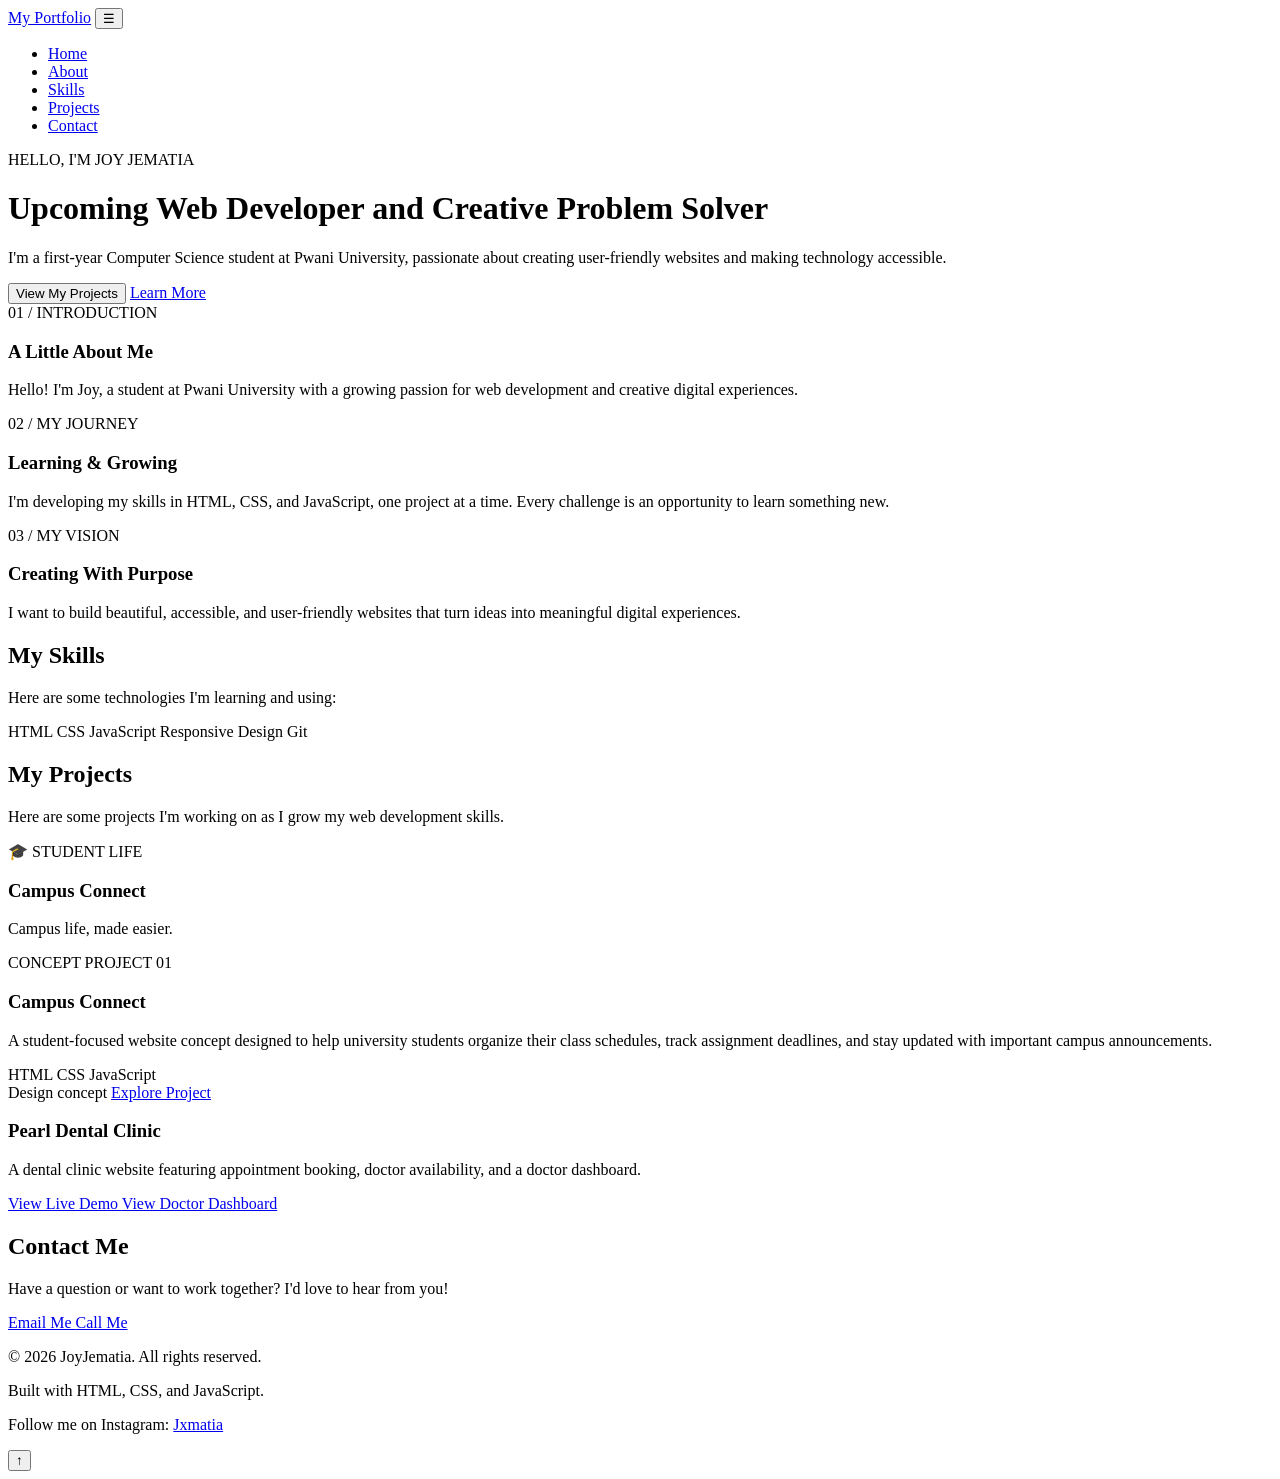
==== commit 5dfbf100: "Update index.html" ====
--- a/index.html
+++ b/index.html
@@ -4,7 +4,7 @@
     <meta charset="UTF-8">
     <meta name="viewport" content="width=device-width, initial-scale=1.0">
     <title>Joy Jematia</title>
-    <link rel="stylesheet" href="style.css">
+    <link rel="stylesheet" href="my%20portfolio/style.css">
 </head>
 <body>
     
